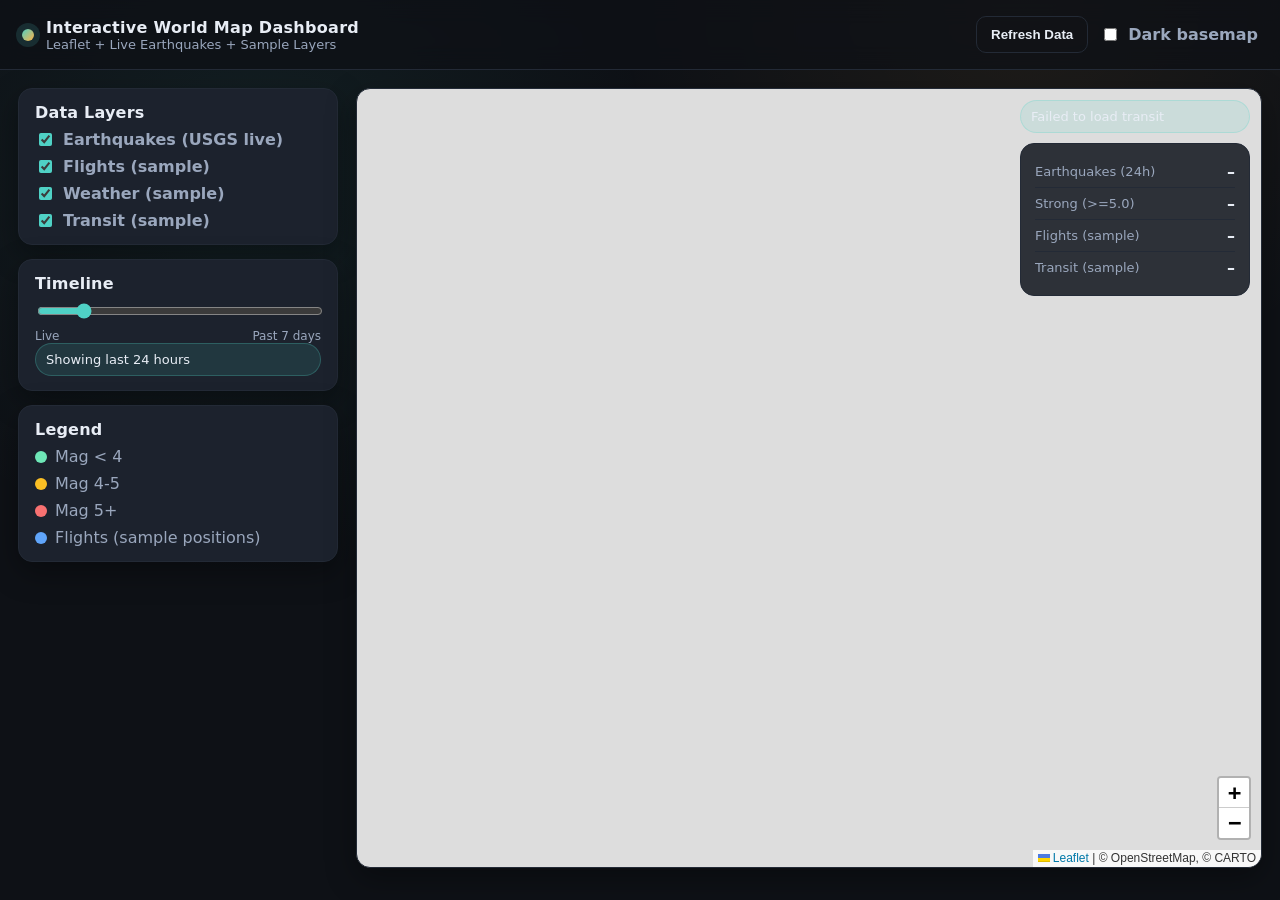
==== index.html @ 3ede45cf "Vendor Leaflet locally and load from local assets" ====
<!DOCTYPE html>
<html lang="en">
<head>
  <meta charset="UTF-8" />
  <meta name="viewport" content="width=device-width, initial-scale=1.0" />
  <title>Interactive World Map Dashboard</title>
  <link rel="stylesheet" href="vendor/leaflet/leaflet.css" />
  <link rel="stylesheet" href="styles.css" />
</head>
<body>
  <header class="topbar">
    <div class="brand">
      <span class="dot"></span>
      <div>
        <div class="title">Interactive World Map Dashboard</div>
        <div class="subtitle">Leaflet + Live Earthquakes + Sample Layers</div>
      </div>
    </div>
    <div class="actions">
      <button id="btn-refresh" class="ghost">Refresh Data</button>
      <label class="toggle">
        <input type="checkbox" id="dark-mode" />
        <span>Dark basemap</span>
      </label>
    </div>
  </header>

  <main class="layout">
    <section class="controls">
      <div class="card">
        <h2>Data Layers</h2>
        <div class="control-grid">
          <label class="toggle">
            <input type="checkbox" id="layer-earthquakes" checked />
            <span>Earthquakes (USGS live)</span>
          </label>
          <label class="toggle">
            <input type="checkbox" id="layer-flights" checked />
            <span>Flights (sample)</span>
          </label>
          <label class="toggle">
            <input type="checkbox" id="layer-weather" checked />
            <span>Weather (sample)</span>
          </label>
          <label class="toggle">
            <input type="checkbox" id="layer-transit" checked />
            <span>Transit (sample)</span>
          </label>
        </div>
      </div>

      <div class="card">
        <h2>Timeline</h2>
        <div class="slider-row">
          <input type="range" id="timeline" min="0" max="7" value="1" />
          <div class="slider-labels">
            <span>Live</span>
            <span>Past 7 days</span>
          </div>
        </div>
        <div class="pill" id="timeline-label">Showing last 24 hours</div>
      </div>

      <div class="card">
        <h2>Legend</h2>
        <ul class="legend">
          <li><span class="legend-dot mag-low"></span> Mag &lt; 4</li>
          <li><span class="legend-dot mag-mid"></span> Mag 4-5</li>
          <li><span class="legend-dot mag-high"></span> Mag 5+</li>
          <li><span class="legend-dot flights"></span> Flights (sample positions)</li>
        </ul>
      </div>
    </section>

    <section class="map-panel">
      <div id="map"></div>
      <div class="floating-cards">
        <div class="pill" id="status">Loading data…</div>
        <div class="info-card" id="stats">
          <div class="stat">
            <div class="stat-label">Earthquakes (24h)</div>
            <div class="stat-value" id="stat-quakes">–</div>
          </div>
          <div class="stat">
            <div class="stat-label">Strong (&gt;=5.0)</div>
            <div class="stat-value" id="stat-strong">–</div>
          </div>
          <div class="stat">
            <div class="stat-label">Flights (sample)</div>
            <div class="stat-value" id="stat-flights">–</div>
          </div>
          <div class="stat">
            <div class="stat-label">Transit (sample)</div>
            <div class="stat-value" id="stat-transit">–</div>
          </div>
        </div>
      </div>
    </section>
  </main>

  <script src="vendor/leaflet/leaflet.js"></script>
  <script src="app.js"></script>
</body>
</html>
---- vendor/leaflet/leaflet.css ----
/* required styles */

.leaflet-pane,
.leaflet-tile,
.leaflet-marker-icon,
.leaflet-marker-shadow,
.leaflet-tile-container,
.leaflet-pane > svg,
.leaflet-pane > canvas,
.leaflet-zoom-box,
.leaflet-image-layer,
.leaflet-layer {
	position: absolute;
	left: 0;
	top: 0;
	}
.leaflet-container {
	overflow: hidden;
	}
.leaflet-tile,
.leaflet-marker-icon,
.leaflet-marker-shadow {
	-webkit-user-select: none;
	   -moz-user-select: none;
	        user-select: none;
	  -webkit-user-drag: none;
	}
/* Prevents IE11 from highlighting tiles in blue */
.leaflet-tile::selection {
	background: transparent;
}
/* Safari renders non-retina tile on retina better with this, but Chrome is worse */
.leaflet-safari .leaflet-tile {
	image-rendering: -webkit-optimize-contrast;
	}
/* hack that prevents hw layers "stretching" when loading new tiles */
.leaflet-safari .leaflet-tile-container {
	width: 1600px;
	height: 1600px;
	-webkit-transform-origin: 0 0;
	}
.leaflet-marker-icon,
.leaflet-marker-shadow {
	display: block;
	}
/* .leaflet-container svg: reset svg max-width decleration shipped in Joomla! (joomla.org) 3.x */
/* .leaflet-container img: map is broken in FF if you have max-width: 100% on tiles */
.leaflet-container .leaflet-overlay-pane svg {
	max-width: none !important;
	max-height: none !important;
	}
.leaflet-container .leaflet-marker-pane img,
.leaflet-container .leaflet-shadow-pane img,
.leaflet-container .leaflet-tile-pane img,
.leaflet-container img.leaflet-image-layer,
.leaflet-container .leaflet-tile {
	max-width: none !important;
	max-height: none !important;
	width: auto;
	padding: 0;
	}

.leaflet-container img.leaflet-tile {
	/* See: https://bugs.chromium.org/p/chromium/issues/detail?id=600120 */
	mix-blend-mode: plus-lighter;
}

.leaflet-container.leaflet-touch-zoom {
	-ms-touch-action: pan-x pan-y;
	touch-action: pan-x pan-y;
	}
.leaflet-container.leaflet-touch-drag {
	-ms-touch-action: pinch-zoom;
	/* Fallback for FF which doesn't support pinch-zoom */
	touch-action: none;
	touch-action: pinch-zoom;
}
.leaflet-container.leaflet-touch-drag.leaflet-touch-zoom {
	-ms-touch-action: none;
	touch-action: none;
}
.leaflet-container {
	-webkit-tap-highlight-color: transparent;
}
.leaflet-container a {
	-webkit-tap-highlight-color: rgba(51, 181, 229, 0.4);
}
.leaflet-tile {
	filter: inherit;
	visibility: hidden;
	}
.leaflet-tile-loaded {
	visibility: inherit;
	}
.leaflet-zoom-box {
	width: 0;
	height: 0;
	-moz-box-sizing: border-box;
	     box-sizing: border-box;
	z-index: 800;
	}
/* workaround for https://bugzilla.mozilla.org/show_bug.cgi?id=888319 */
.leaflet-overlay-pane svg {
	-moz-user-select: none;
	}

.leaflet-pane         { z-index: 400; }

.leaflet-tile-pane    { z-index: 200; }
.leaflet-overlay-pane { z-index: 400; }
.leaflet-shadow-pane  { z-index: 500; }
.leaflet-marker-pane  { z-index: 600; }
.leaflet-tooltip-pane   { z-index: 650; }
.leaflet-popup-pane   { z-index: 700; }

.leaflet-map-pane canvas { z-index: 100; }
.leaflet-map-pane svg    { z-index: 200; }

.leaflet-vml-shape {
	width: 1px;
	height: 1px;
	}
.lvml {
	behavior: url(#default#VML);
	display: inline-block;
	position: absolute;
	}


/* control positioning */

.leaflet-control {
	position: relative;
	z-index: 800;
	pointer-events: visiblePainted; /* IE 9-10 doesn't have auto */
	pointer-events: auto;
	}
.leaflet-top,
.leaflet-bottom {
	position: absolute;
	z-index: 1000;
	pointer-events: none;
	}
.leaflet-top {
	top: 0;
	}
.leaflet-right {
	right: 0;
	}
.leaflet-bottom {
	bottom: 0;
	}
.leaflet-left {
	left: 0;
	}
.leaflet-control {
	float: left;
	clear: both;
	}
.leaflet-right .leaflet-control {
	float: right;
	}
.leaflet-top .leaflet-control {
	margin-top: 10px;
	}
.leaflet-bottom .leaflet-control {
	margin-bottom: 10px;
	}
.leaflet-left .leaflet-control {
	margin-left: 10px;
	}
.leaflet-right .leaflet-control {
	margin-right: 10px;
	}


/* zoom and fade animations */

.leaflet-fade-anim .leaflet-popup {
	opacity: 0;
	-webkit-transition: opacity 0.2s linear;
	   -moz-transition: opacity 0.2s linear;
	        transition: opacity 0.2s linear;
	}
.leaflet-fade-anim .leaflet-map-pane .leaflet-popup {
	opacity: 1;
	}
.leaflet-zoom-animated {
	-webkit-transform-origin: 0 0;
	    -ms-transform-origin: 0 0;
	        transform-origin: 0 0;
	}
svg.leaflet-zoom-animated {
	will-change: transform;
}

.leaflet-zoom-anim .leaflet-zoom-animated {
	-webkit-transition: -webkit-transform 0.25s cubic-bezier(0,0,0.25,1);
	   -moz-transition:    -moz-transform 0.25s cubic-bezier(0,0,0.25,1);
	        transition:         transform 0.25s cubic-bezier(0,0,0.25,1);
	}
.leaflet-zoom-anim .leaflet-tile,
.leaflet-pan-anim .leaflet-tile {
	-webkit-transition: none;
	   -moz-transition: none;
	        transition: none;
	}

.leaflet-zoom-anim .leaflet-zoom-hide {
	visibility: hidden;
	}


/* cursors */

.leaflet-interactive {
	cursor: pointer;
	}
.leaflet-grab {
	cursor: -webkit-grab;
	cursor:    -moz-grab;
	cursor:         grab;
	}
.leaflet-crosshair,
.leaflet-crosshair .leaflet-interactive {
	cursor: crosshair;
	}
.leaflet-popup-pane,
.leaflet-control {
	cursor: auto;
	}
.leaflet-dragging .leaflet-grab,
.leaflet-dragging .leaflet-grab .leaflet-interactive,
.leaflet-dragging .leaflet-marker-draggable {
	cursor: move;
	cursor: -webkit-grabbing;
	cursor:    -moz-grabbing;
	cursor:         grabbing;
	}

/* marker & overlays interactivity */
.leaflet-marker-icon,
.leaflet-marker-shadow,
.leaflet-image-layer,
.leaflet-pane > svg path,
.leaflet-tile-container {
	pointer-events: none;
	}

.leaflet-marker-icon.leaflet-interactive,
.leaflet-image-layer.leaflet-interactive,
.leaflet-pane > svg path.leaflet-interactive,
svg.leaflet-image-layer.leaflet-interactive path {
	pointer-events: visiblePainted; /* IE 9-10 doesn't have auto */
	pointer-events: auto;
	}

/* visual tweaks */

.leaflet-container {
	background: #ddd;
	outline-offset: 1px;
	}
.leaflet-container a {
	color: #0078A8;
	}
.leaflet-zoom-box {
	border: 2px dotted #38f;
	background: rgba(255,255,255,0.5);
	}


/* general typography */
.leaflet-container {
	font-family: "Helvetica Neue", Arial, Helvetica, sans-serif;
	font-size: 12px;
	font-size: 0.75rem;
	line-height: 1.5;
	}


/* general toolbar styles */

.leaflet-bar {
	box-shadow: 0 1px 5px rgba(0,0,0,0.65);
	border-radius: 4px;
	}
.leaflet-bar a {
	background-color: #fff;
	border-bottom: 1px solid #ccc;
	width: 26px;
	height: 26px;
	line-height: 26px;
	display: block;
	text-align: center;
	text-decoration: none;
	color: black;
	}
.leaflet-bar a,
.leaflet-control-layers-toggle {
	background-position: 50% 50%;
	background-repeat: no-repeat;
	display: block;
	}
.leaflet-bar a:hover,
.leaflet-bar a:focus {
	background-color: #f4f4f4;
	}
.leaflet-bar a:first-child {
	border-top-left-radius: 4px;
	border-top-right-radius: 4px;
	}
.leaflet-bar a:last-child {
	border-bottom-left-radius: 4px;
	border-bottom-right-radius: 4px;
	border-bottom: none;
	}
.leaflet-bar a.leaflet-disabled {
	cursor: default;
	background-color: #f4f4f4;
	color: #bbb;
	}

.leaflet-touch .leaflet-bar a {
	width: 30px;
	height: 30px;
	line-height: 30px;
	}
.leaflet-touch .leaflet-bar a:first-child {
	border-top-left-radius: 2px;
	border-top-right-radius: 2px;
	}
.leaflet-touch .leaflet-bar a:last-child {
	border-bottom-left-radius: 2px;
	border-bottom-right-radius: 2px;
	}

/* zoom control */

.leaflet-control-zoom-in,
.leaflet-control-zoom-out {
	font: bold 18px 'Lucida Console', Monaco, monospace;
	text-indent: 1px;
	}

.leaflet-touch .leaflet-control-zoom-in, .leaflet-touch .leaflet-control-zoom-out  {
	font-size: 22px;
	}


/* layers control */

.leaflet-control-layers {
	box-shadow: 0 1px 5px rgba(0,0,0,0.4);
	background: #fff;
	border-radius: 5px;
	}
.leaflet-control-layers-toggle {
	background-image: url(images/layers.png);
	width: 36px;
	height: 36px;
	}
.leaflet-retina .leaflet-control-layers-toggle {
	background-image: url(images/layers-2x.png);
	background-size: 26px 26px;
	}
.leaflet-touch .leaflet-control-layers-toggle {
	width: 44px;
	height: 44px;
	}
.leaflet-control-layers .leaflet-control-layers-list,
.leaflet-control-layers-expanded .leaflet-control-layers-toggle {
	display: none;
	}
.leaflet-control-layers-expanded .leaflet-control-layers-list {
	display: block;
	position: relative;
	}
.leaflet-control-layers-expanded {
	padding: 6px 10px 6px 6px;
	color: #333;
	background: #fff;
	}
.leaflet-control-layers-scrollbar {
	overflow-y: scroll;
	overflow-x: hidden;
	padding-right: 5px;
	}
.leaflet-control-layers-selector {
	margin-top: 2px;
	position: relative;
	top: 1px;
	}
.leaflet-control-layers label {
	display: block;
	font-size: 13px;
	font-size: 1.08333em;
	}
.leaflet-control-layers-separator {
	height: 0;
	border-top: 1px solid #ddd;
	margin: 5px -10px 5px -6px;
	}

/* Default icon URLs */
.leaflet-default-icon-path { /* used only in path-guessing heuristic, see L.Icon.Default */
	background-image: url(images/marker-icon.png);
	}


/* attribution and scale controls */

.leaflet-container .leaflet-control-attribution {
	background: #fff;
	background: rgba(255, 255, 255, 0.8);
	margin: 0;
	}
.leaflet-control-attribution,
.leaflet-control-scale-line {
	padding: 0 5px;
	color: #333;
	line-height: 1.4;
	}
.leaflet-control-attribution a {
	text-decoration: none;
	}
.leaflet-control-attribution a:hover,
.leaflet-control-attribution a:focus {
	text-decoration: underline;
	}
.leaflet-attribution-flag {
	display: inline !important;
	vertical-align: baseline !important;
	width: 1em;
	height: 0.6669em;
	}
.leaflet-left .leaflet-control-scale {
	margin-left: 5px;
	}
.leaflet-bottom .leaflet-control-scale {
	margin-bottom: 5px;
	}
.leaflet-control-scale-line {
	border: 2px solid #777;
	border-top: none;
	line-height: 1.1;
	padding: 2px 5px 1px;
	white-space: nowrap;
	-moz-box-sizing: border-box;
	     box-sizing: border-box;
	background: rgba(255, 255, 255, 0.8);
	text-shadow: 1px 1px #fff;
	}
.leaflet-control-scale-line:not(:first-child) {
	border-top: 2px solid #777;
	border-bottom: none;
	margin-top: -2px;
	}
.leaflet-control-scale-line:not(:first-child):not(:last-child) {
	border-bottom: 2px solid #777;
	}

.leaflet-touch .leaflet-control-attribution,
.leaflet-touch .leaflet-control-layers,
.leaflet-touch .leaflet-bar {
	box-shadow: none;
	}
.leaflet-touch .leaflet-control-layers,
.leaflet-touch .leaflet-bar {
	border: 2px solid rgba(0,0,0,0.2);
	background-clip: padding-box;
	}


/* popup */

.leaflet-popup {
	position: absolute;
	text-align: center;
	margin-bottom: 20px;
	}
.leaflet-popup-content-wrapper {
	padding: 1px;
	text-align: left;
	border-radius: 12px;
	}
.leaflet-popup-content {
	margin: 13px 24px 13px 20px;
	line-height: 1.3;
	font-size: 13px;
	font-size: 1.08333em;
	min-height: 1px;
	}
.leaflet-popup-content p {
	margin: 17px 0;
	margin: 1.3em 0;
	}
.leaflet-popup-tip-container {
	width: 40px;
	height: 20px;
	position: absolute;
	left: 50%;
	margin-top: -1px;
	margin-left: -20px;
	overflow: hidden;
	pointer-events: none;
	}
.leaflet-popup-tip {
	width: 17px;
	height: 17px;
	padding: 1px;

	margin: -10px auto 0;
	pointer-events: auto;

	-webkit-transform: rotate(45deg);
	   -moz-transform: rotate(45deg);
	    -ms-transform: rotate(45deg);
	        transform: rotate(45deg);
	}
.leaflet-popup-content-wrapper,
.leaflet-popup-tip {
	background: white;
	color: #333;
	box-shadow: 0 3px 14px rgba(0,0,0,0.4);
	}
.leaflet-container a.leaflet-popup-close-button {
	position: absolute;
	top: 0;
	right: 0;
	border: none;
	text-align: center;
	width: 24px;
	height: 24px;
	font: 16px/24px Tahoma, Verdana, sans-serif;
	color: #757575;
	text-decoration: none;
	background: transparent;
	}
.leaflet-container a.leaflet-popup-close-button:hover,
.leaflet-container a.leaflet-popup-close-button:focus {
	color: #585858;
	}
.leaflet-popup-scrolled {
	overflow: auto;
	}

.leaflet-oldie .leaflet-popup-content-wrapper {
	-ms-zoom: 1;
	}
.leaflet-oldie .leaflet-popup-tip {
	width: 24px;
	margin: 0 auto;

	-ms-filter: "progid:DXImageTransform.Microsoft.Matrix(M11=0.70710678, M12=0.70710678, M21=-0.70710678, M22=0.70710678)";
	filter: progid:DXImageTransform.Microsoft.Matrix(M11=0.70710678, M12=0.70710678, M21=-0.70710678, M22=0.70710678);
	}

.leaflet-oldie .leaflet-control-zoom,
.leaflet-oldie .leaflet-control-layers,
.leaflet-oldie .leaflet-popup-content-wrapper,
.leaflet-oldie .leaflet-popup-tip {
	border: 1px solid #999;
	}


/* div icon */

.leaflet-div-icon {
	background: #fff;
	border: 1px solid #666;
	}


/* Tooltip */
/* Base styles for the element that has a tooltip */
.leaflet-tooltip {
	position: absolute;
	padding: 6px;
	background-color: #fff;
	border: 1px solid #fff;
	border-radius: 3px;
	color: #222;
	white-space: nowrap;
	-webkit-user-select: none;
	-moz-user-select: none;
	-ms-user-select: none;
	user-select: none;
	pointer-events: none;
	box-shadow: 0 1px 3px rgba(0,0,0,0.4);
	}
.leaflet-tooltip.leaflet-interactive {
	cursor: pointer;
	pointer-events: auto;
	}
.leaflet-tooltip-top:before,
.leaflet-tooltip-bottom:before,
.leaflet-tooltip-left:before,
.leaflet-tooltip-right:before {
	position: absolute;
	pointer-events: none;
	border: 6px solid transparent;
	background: transparent;
	content: "";
	}

/* Directions */

.leaflet-tooltip-bottom {
	margin-top: 6px;
}
.leaflet-tooltip-top {
	margin-top: -6px;
}
.leaflet-tooltip-bottom:before,
.leaflet-tooltip-top:before {
	left: 50%;
	margin-left: -6px;
	}
.leaflet-tooltip-top:before {
	bottom: 0;
	margin-bottom: -12px;
	border-top-color: #fff;
	}
.leaflet-tooltip-bottom:before {
	top: 0;
	margin-top: -12px;
	margin-left: -6px;
	border-bottom-color: #fff;
	}
.leaflet-tooltip-left {
	margin-left: -6px;
}
.leaflet-tooltip-right {
	margin-left: 6px;
}
.leaflet-tooltip-left:before,
.leaflet-tooltip-right:before {
	top: 50%;
	margin-top: -6px;
	}
.leaflet-tooltip-left:before {
	right: 0;
	margin-right: -12px;
	border-left-color: #fff;
	}
.leaflet-tooltip-right:before {
	left: 0;
	margin-left: -12px;
	border-right-color: #fff;
	}

/* Printing */

@media print {
	/* Prevent printers from removing background-images of controls. */
	.leaflet-control {
		-webkit-print-color-adjust: exact;
		print-color-adjust: exact;
		}
	}
---- styles.css ----
:root {
  --bg: #0e1116;
  --panel: #151a22;
  --card: #1c222d;
  --text: #e8edf5;
  --muted: #9aa7bd;
  --accent: #4fd1c5;
  --accent-2: #ffb347;
  --border: #232a36;
  --shadow: 0 10px 30px rgba(0, 0, 0, 0.35);
  --radius: 14px;
  --font: "Manrope", "Inter", system-ui, -apple-system, sans-serif;
}

* { box-sizing: border-box; }
body {
  margin: 0;
  font-family: var(--font);
  background: radial-gradient(circle at 20% 20%, rgba(79, 209, 197, 0.08), transparent 32%),
    radial-gradient(circle at 80% 0%, rgba(255, 179, 71, 0.07), transparent 30%),
    var(--bg);
  color: var(--text);
  min-height: 100vh;
}

a { color: inherit; }

.topbar {
  display: flex;
  justify-content: space-between;
  align-items: center;
  padding: 16px 22px;
  border-bottom: 1px solid var(--border);
  background: rgba(14, 17, 22, 0.75);
  backdrop-filter: blur(12px);
  position: sticky;
  top: 0;
  z-index: 20;
}

.brand { display: flex; align-items: center; gap: 12px; }
.brand .dot {
  width: 12px;
  height: 12px;
  border-radius: 50%;
  background: linear-gradient(135deg, var(--accent), var(--accent-2));
  box-shadow: 0 0 0 6px rgba(79, 209, 197, 0.15);
}
.title { font-weight: 700; letter-spacing: 0.3px; }
.subtitle { color: var(--muted); font-size: 13px; }

.actions { display: flex; align-items: center; gap: 12px; }
button {
  background: var(--accent);
  color: #041015;
  border: none;
  border-radius: 10px;
  padding: 10px 14px;
  font-weight: 600;
  cursor: pointer;
  box-shadow: var(--shadow);
}
button.ghost {
  background: transparent;
  color: var(--text);
  border: 1px solid var(--border);
  box-shadow: none;
}
button:active { transform: translateY(1px); }

.layout {
  display: grid;
  grid-template-columns: 320px 1fr;
  gap: 18px;
  padding: 18px;
}

.controls { display: flex; flex-direction: column; gap: 14px; }
.card {
  background: var(--card);
  border: 1px solid var(--border);
  border-radius: var(--radius);
  padding: 14px 16px;
  box-shadow: var(--shadow);
}
.card h2 { margin: 0 0 8px 0; font-size: 16px; letter-spacing: 0.2px; }

.control-grid { display: grid; grid-template-columns: 1fr; gap: 8px; }

.toggle {
  display: flex;
  align-items: center;
  gap: 8px;
  color: var(--muted);
  font-weight: 600;
  cursor: pointer;
  user-select: none;
}
.toggle input { accent-color: var(--accent); cursor: pointer; }

.slider-row { display: flex; flex-direction: column; gap: 8px; }
.slider-row input[type="range"] {
  width: 100%;
  accent-color: var(--accent);
}
.slider-labels { display: flex; justify-content: space-between; color: var(--muted); font-size: 12px; }

.legend { list-style: none; padding: 0; margin: 0; display: grid; gap: 8px; }
.legend li { display: flex; align-items: center; gap: 8px; color: var(--muted); }
.legend-dot {
  width: 12px;
  height: 12px;
  border-radius: 50%;
  display: inline-block;
}
.mag-low { background: #6ee7b7; }
.mag-mid { background: #fbbf24; }
.mag-high { background: #f87171; }
.flights { background: #60a5fa; }

.map-panel { position: relative; }
#map {
  width: 100%;
  height: calc(100vh - 120px);
  border-radius: var(--radius);
  border: 1px solid var(--border);
  overflow: hidden;
  box-shadow: var(--shadow);
}

.flight-icon, .weather-icon {
  display: grid;
  place-items: center;
  font-size: 18px;
  filter: drop-shadow(0 2px 6px rgba(0,0,0,0.35));
}

.floating-cards {
  position: absolute;
  top: 12px;
  right: 12px;
  display: grid;
  gap: 10px;
  pointer-events: none;
}
.pill {
  background: rgba(79, 209, 197, 0.12);
  color: var(--text);
  padding: 8px 10px;
  border-radius: 999px;
  border: 1px solid rgba(79, 209, 197, 0.25);
  font-size: 13px;
  pointer-events: auto;
}
.info-card {
  background: rgba(21, 26, 34, 0.88);
  border: 1px solid var(--border);
  border-radius: var(--radius);
  padding: 12px 14px;
  min-width: 230px;
  pointer-events: auto;
}
.info-card .stat { display: flex; justify-content: space-between; align-items: center; padding: 6px 0; }
.info-card .stat + .stat { border-top: 1px solid var(--border); }
.stat-label { color: var(--muted); font-size: 13px; }
.stat-value { font-weight: 700; }

@media (max-width: 900px) {
  .layout { grid-template-columns: 1fr; }
  #map { height: 70vh; }
  .controls { flex-direction: row; overflow-x: auto; }
  .card { min-width: 260px; }
}
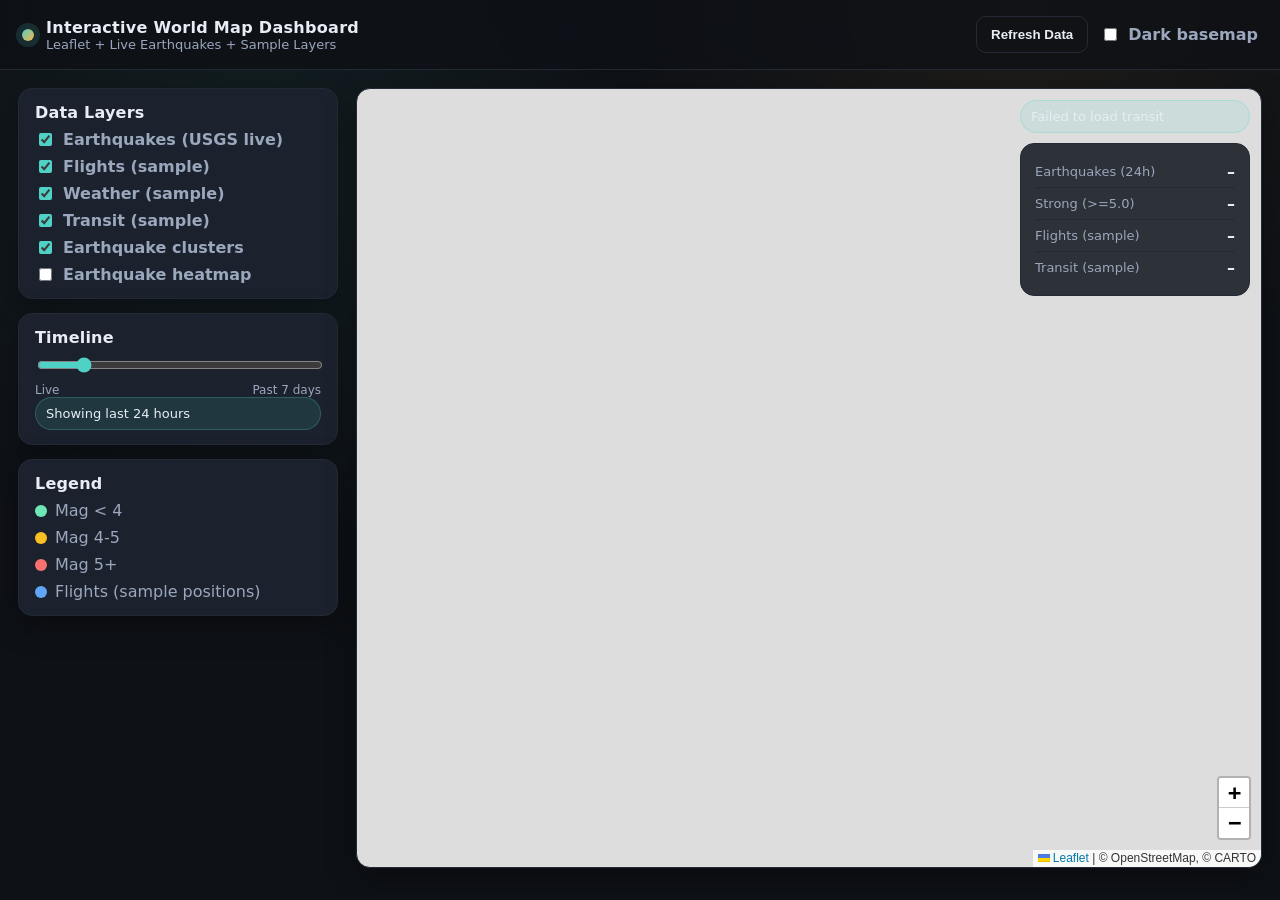
==== commit b530874b: "Add quake clustering and heatmap layers with local plugins" ====
--- a/index.html
+++ b/index.html
@@ -6,6 +6,8 @@
   <title>Interactive World Map Dashboard</title>
   <link rel="stylesheet" href="vendor/leaflet/leaflet.css" />
   <link rel="stylesheet" href="styles.css" />
+  <link rel="stylesheet" href="vendor/leaflet/plugins/markercluster/MarkerCluster.css" />
+  <link rel="stylesheet" href="vendor/leaflet/plugins/markercluster/MarkerCluster.Default.css" />
 </head>
 <body>
   <header class="topbar">
@@ -45,6 +47,14 @@
           <label class="toggle">
             <input type="checkbox" id="layer-transit" checked />
             <span>Transit (sample)</span>
+          </label>
+          <label class="toggle">
+            <input type="checkbox" id="layer-quake-clusters" checked />
+            <span>Earthquake clusters</span>
+          </label>
+          <label class="toggle">
+            <input type="checkbox" id="layer-quake-heat" />
+            <span>Earthquake heatmap</span>
           </label>
         </div>
       </div>
@@ -99,6 +109,8 @@
   </main>
 
   <script src="vendor/leaflet/leaflet.js"></script>
+  <script src="vendor/leaflet/plugins/markercluster/leaflet.markercluster.js"></script>
+  <script src="vendor/leaflet/plugins/heat/leaflet-heat.js"></script>
   <script src="app.js"></script>
 </body>
 </html>
--- a/vendor/leaflet/plugins/markercluster/MarkerCluster.css
+++ b/vendor/leaflet/plugins/markercluster/MarkerCluster.css
@@ -0,0 +1,14 @@
+.leaflet-cluster-anim .leaflet-marker-icon, .leaflet-cluster-anim .leaflet-marker-shadow {
+	-webkit-transition: -webkit-transform 0.3s ease-out, opacity 0.3s ease-in;
+	-moz-transition: -moz-transform 0.3s ease-out, opacity 0.3s ease-in;
+	-o-transition: -o-transform 0.3s ease-out, opacity 0.3s ease-in;
+	transition: transform 0.3s ease-out, opacity 0.3s ease-in;
+}
+
+.leaflet-cluster-spider-leg {
+	/* stroke-dashoffset (duration and function) should match with leaflet-marker-icon transform in order to track it exactly */
+	-webkit-transition: -webkit-stroke-dashoffset 0.3s ease-out, -webkit-stroke-opacity 0.3s ease-in;
+	-moz-transition: -moz-stroke-dashoffset 0.3s ease-out, -moz-stroke-opacity 0.3s ease-in;
+	-o-transition: -o-stroke-dashoffset 0.3s ease-out, -o-stroke-opacity 0.3s ease-in;
+	transition: stroke-dashoffset 0.3s ease-out, stroke-opacity 0.3s ease-in;
+}
--- a/vendor/leaflet/plugins/markercluster/MarkerCluster.Default.css
+++ b/vendor/leaflet/plugins/markercluster/MarkerCluster.Default.css
@@ -0,0 +1,60 @@
+.marker-cluster-small {
+	background-color: rgba(181, 226, 140, 0.6);
+	}
+.marker-cluster-small div {
+	background-color: rgba(110, 204, 57, 0.6);
+	}
+
+.marker-cluster-medium {
+	background-color: rgba(241, 211, 87, 0.6);
+	}
+.marker-cluster-medium div {
+	background-color: rgba(240, 194, 12, 0.6);
+	}
+
+.marker-cluster-large {
+	background-color: rgba(253, 156, 115, 0.6);
+	}
+.marker-cluster-large div {
+	background-color: rgba(241, 128, 23, 0.6);
+	}
+
+	/* IE 6-8 fallback colors */
+.leaflet-oldie .marker-cluster-small {
+	background-color: rgb(181, 226, 140);
+	}
+.leaflet-oldie .marker-cluster-small div {
+	background-color: rgb(110, 204, 57);
+	}
+
+.leaflet-oldie .marker-cluster-medium {
+	background-color: rgb(241, 211, 87);
+	}
+.leaflet-oldie .marker-cluster-medium div {
+	background-color: rgb(240, 194, 12);
+	}
+
+.leaflet-oldie .marker-cluster-large {
+	background-color: rgb(253, 156, 115);
+	}
+.leaflet-oldie .marker-cluster-large div {
+	background-color: rgb(241, 128, 23);
+}
+
+.marker-cluster {
+	background-clip: padding-box;
+	border-radius: 20px;
+	}
+.marker-cluster div {
+	width: 30px;
+	height: 30px;
+	margin-left: 5px;
+	margin-top: 5px;
+
+	text-align: center;
+	border-radius: 15px;
+	font: 12px "Helvetica Neue", Arial, Helvetica, sans-serif;
+	}
+.marker-cluster span {
+	line-height: 30px;
+	}
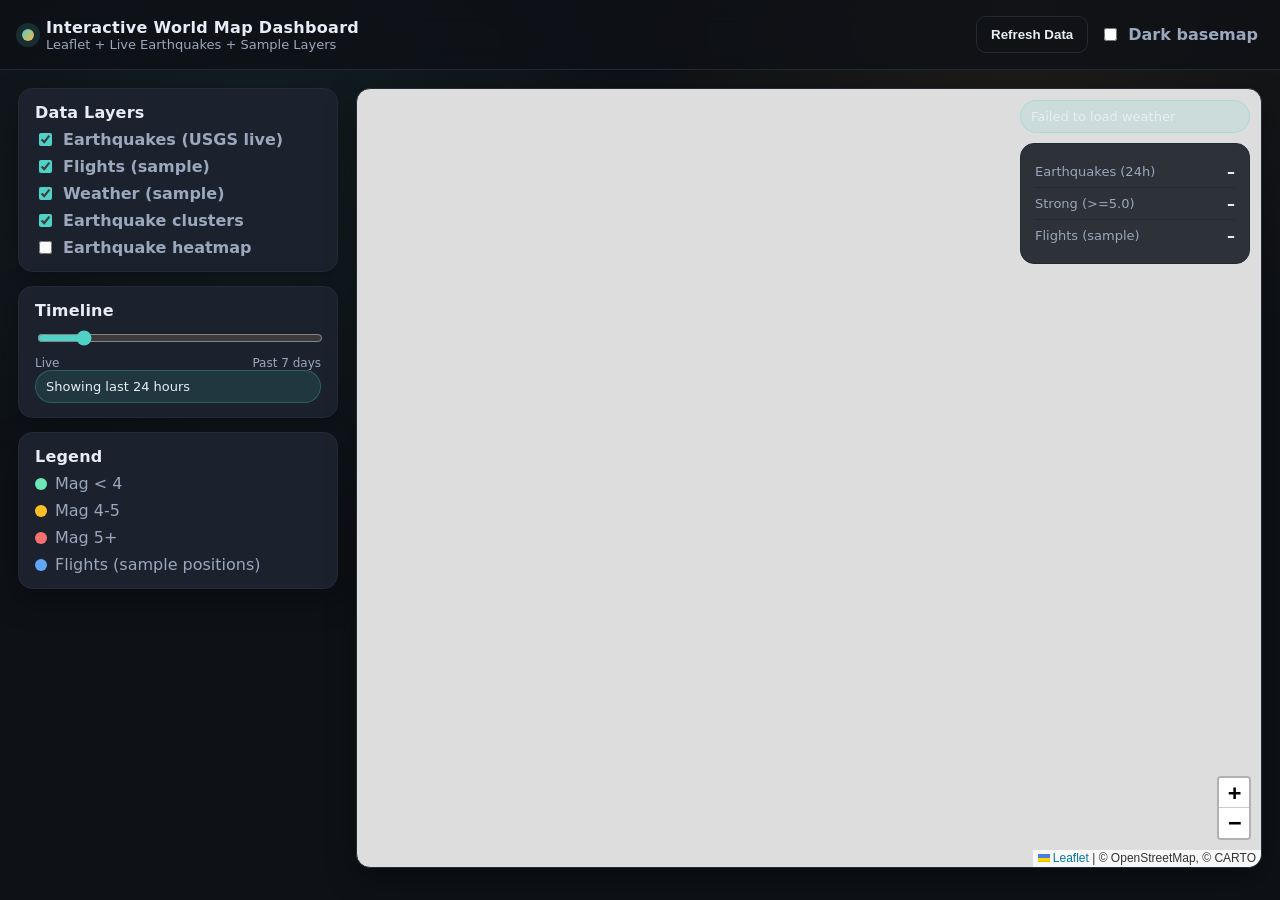
==== commit 05986d9f: "Remove transit layer and GTFS support" ====
--- a/index.html
+++ b/index.html
@@ -43,10 +43,6 @@
           <label class="toggle">
             <input type="checkbox" id="layer-weather" checked />
             <span>Weather (sample)</span>
-          </label>
-          <label class="toggle">
-            <input type="checkbox" id="layer-transit" checked />
-            <span>Transit (sample)</span>
           </label>
           <label class="toggle">
             <input type="checkbox" id="layer-quake-clusters" checked />
@@ -99,10 +95,6 @@
             <div class="stat-label">Flights (sample)</div>
             <div class="stat-value" id="stat-flights">–</div>
           </div>
-          <div class="stat">
-            <div class="stat-label">Transit (sample)</div>
-            <div class="stat-value" id="stat-transit">–</div>
-          </div>
         </div>
       </div>
     </section>
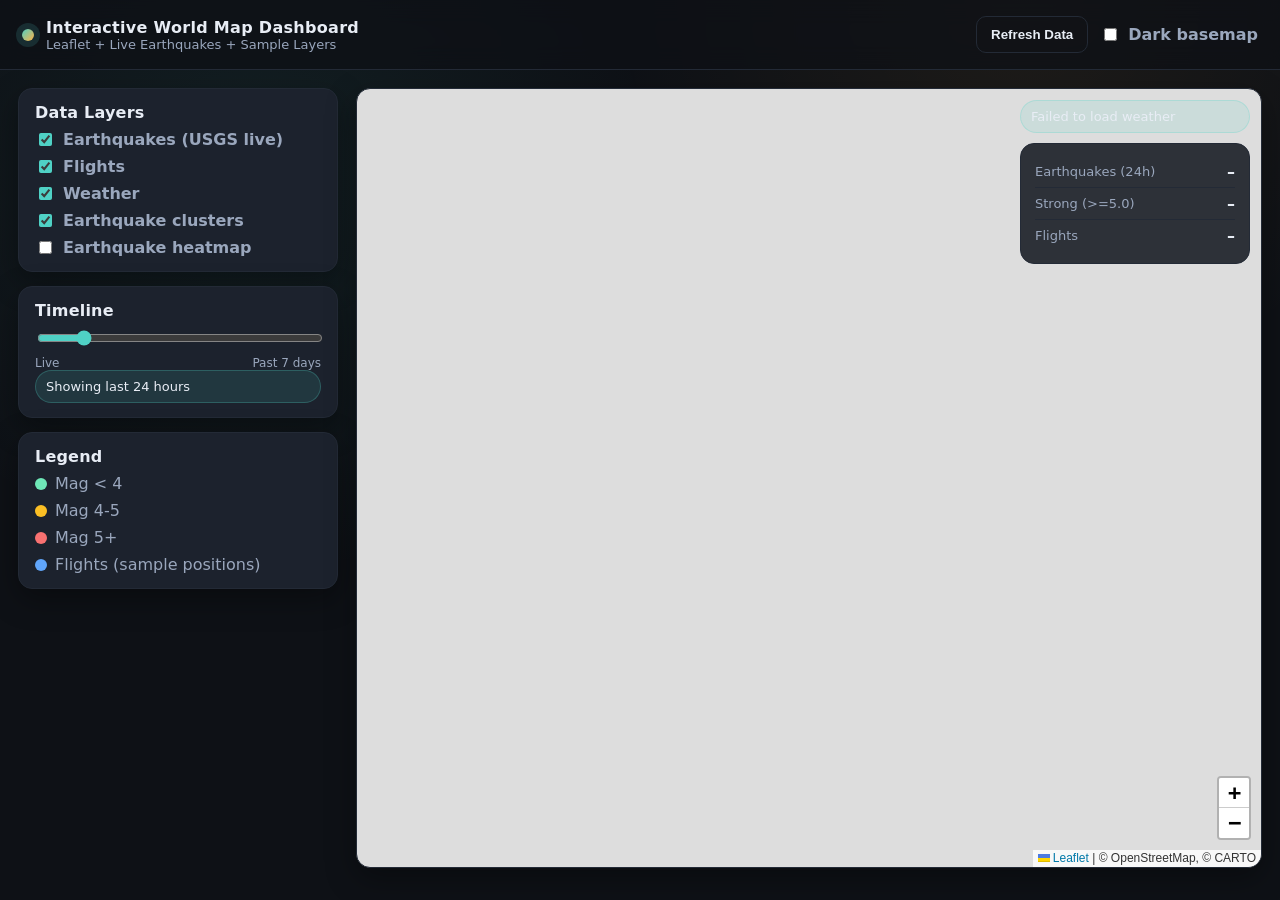
==== commit 94b35c5a: "Remove 'sample' labels from flights/weather toggles" ====
--- a/index.html
+++ b/index.html
@@ -38,11 +38,11 @@
           </label>
           <label class="toggle">
             <input type="checkbox" id="layer-flights" checked />
-            <span>Flights (sample)</span>
+            <span>Flights</span>
           </label>
           <label class="toggle">
             <input type="checkbox" id="layer-weather" checked />
-            <span>Weather (sample)</span>
+            <span>Weather</span>
           </label>
           <label class="toggle">
             <input type="checkbox" id="layer-quake-clusters" checked />
@@ -92,7 +92,7 @@
             <div class="stat-value" id="stat-strong">–</div>
           </div>
           <div class="stat">
-            <div class="stat-label">Flights (sample)</div>
+            <div class="stat-label">Flights</div>
             <div class="stat-value" id="stat-flights">–</div>
           </div>
         </div>
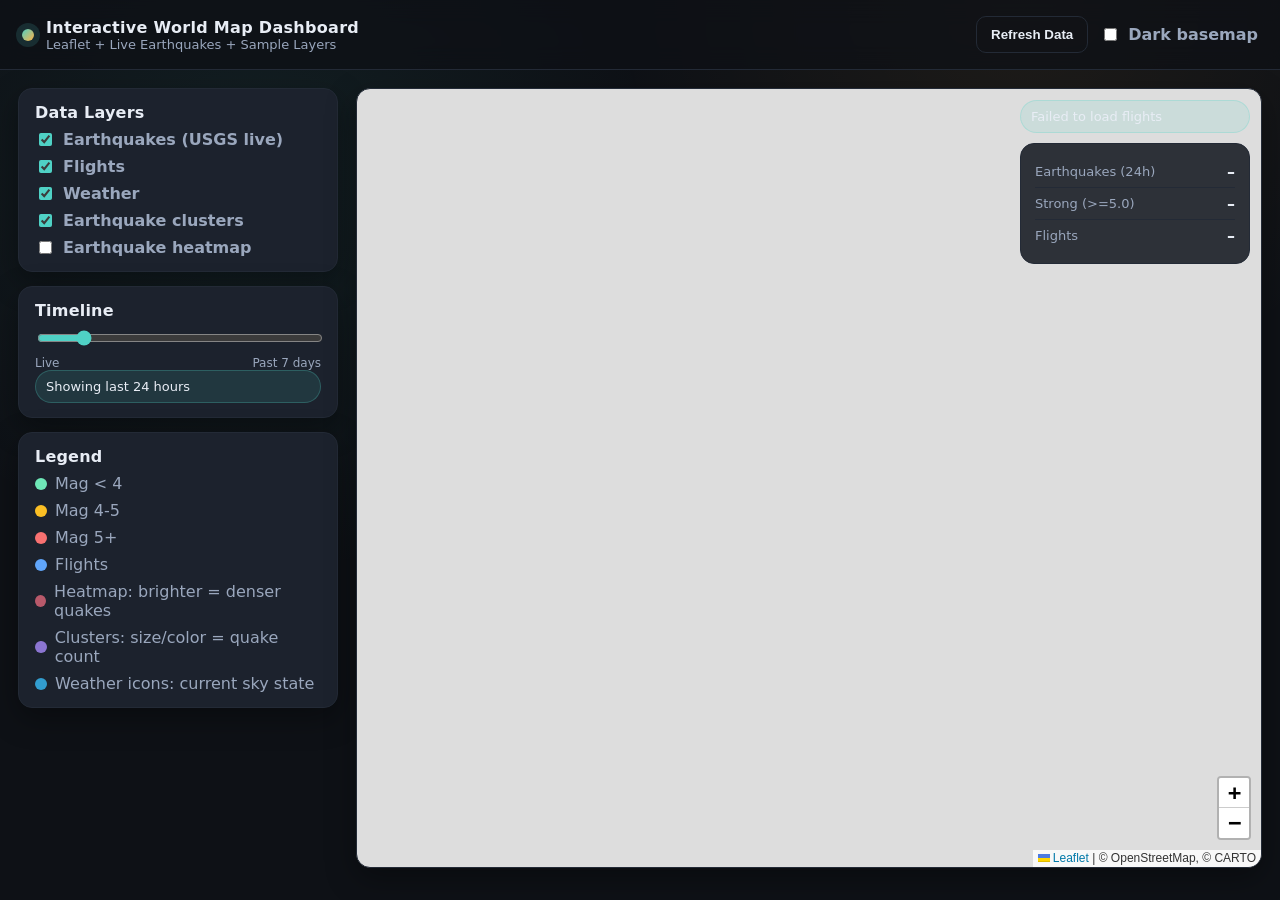
==== commit 950cca18: "Expand legend with heat/cluster/weather cues" ====
--- a/index.html
+++ b/index.html
@@ -73,7 +73,10 @@
           <li><span class="legend-dot mag-low"></span> Mag &lt; 4</li>
           <li><span class="legend-dot mag-mid"></span> Mag 4-5</li>
           <li><span class="legend-dot mag-high"></span> Mag 5+</li>
-          <li><span class="legend-dot flights"></span> Flights (sample positions)</li>
+          <li><span class="legend-dot flights"></span> Flights</li>
+          <li><span class="legend-dot heat"></span> Heatmap: brighter = denser quakes</li>
+          <li><span class="legend-dot cluster"></span> Clusters: size/color = quake count</li>
+          <li><span class="legend-dot weather"></span> Weather icons: current sky state</li>
         </ul>
       </div>
     </section>
--- a/styles.css
+++ b/styles.css
@@ -117,6 +117,9 @@
 .mag-mid { background: #fbbf24; }
 .mag-high { background: #f87171; }
 .flights { background: #60a5fa; }
+.heat { background: #fb7185; opacity: 0.7; }
+.cluster { background: #a78bfa; opacity: 0.8; }
+.weather { background: #38bdf8; opacity: 0.8; }
 
 .map-panel { position: relative; }
 #map {
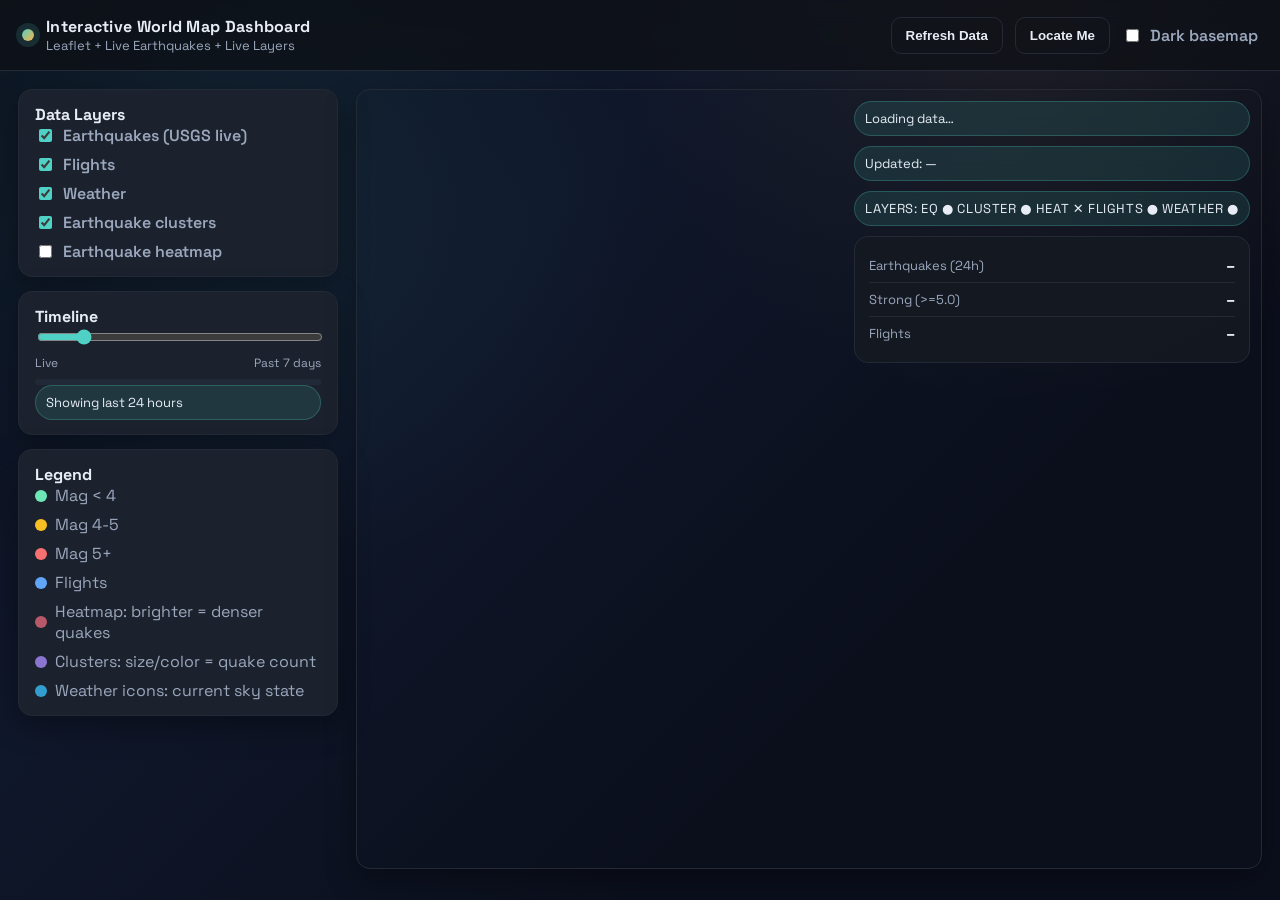
==== commit 5b0c2dfa: "Polish UI: new font, accordions, autoplay progress, layer pill, locate, scale" ====
--- a/index.html
+++ b/index.html
@@ -4,6 +4,9 @@
   <meta charset="UTF-8" />
   <meta name="viewport" content="width=device-width, initial-scale=1.0" />
   <title>Interactive World Map Dashboard</title>
+  <link rel="preconnect" href="https://fonts.googleapis.com">
+  <link rel="preconnect" href="https://fonts.gstatic.com" crossorigin>
+  <link href="https://fonts.googleapis.com/css2?family=Space+Grotesk:wght@400;500;600;700&display=swap" rel="stylesheet">
   <link rel="stylesheet" href="vendor/leaflet/leaflet.css" />
   <link rel="stylesheet" href="styles.css" />
   <link rel="stylesheet" href="vendor/leaflet/plugins/markercluster/MarkerCluster.css" />
@@ -15,11 +18,12 @@
       <span class="dot"></span>
       <div>
         <div class="title">Interactive World Map Dashboard</div>
-        <div class="subtitle">Leaflet + Live Earthquakes + Sample Layers</div>
+        <div class="subtitle">Leaflet + Live Earthquakes + Live Layers</div>
       </div>
     </div>
     <div class="actions">
       <button id="btn-refresh" class="ghost">Refresh Data</button>
+      <button id="btn-locate" class="ghost">Locate Me</button>
       <label class="toggle">
         <input type="checkbox" id="dark-mode" />
         <span>Dark basemap</span>
@@ -29,8 +33,8 @@
 
   <main class="layout">
     <section class="controls">
-      <div class="card">
-        <h2>Data Layers</h2>
+      <details open class="card">
+        <summary>Data Layers</summary>
         <div class="control-grid">
           <label class="toggle">
             <input type="checkbox" id="layer-earthquakes" checked />
@@ -53,22 +57,23 @@
             <span>Earthquake heatmap</span>
           </label>
         </div>
-      </div>
+      </details>
 
-      <div class="card">
-        <h2>Timeline</h2>
+      <details open class="card">
+        <summary>Timeline</summary>
         <div class="slider-row">
           <input type="range" id="timeline" min="0" max="7" value="1" />
           <div class="slider-labels">
             <span>Live</span>
             <span>Past 7 days</span>
           </div>
+          <div class="timeline-progress"><div id="timeline-progress-fill"></div></div>
         </div>
         <div class="pill" id="timeline-label">Showing last 24 hours</div>
-      </div>
+      </details>
 
-      <div class="card">
-        <h2>Legend</h2>
+      <details open class="card">
+        <summary>Legend</summary>
         <ul class="legend">
           <li><span class="legend-dot mag-low"></span> Mag &lt; 4</li>
           <li><span class="legend-dot mag-mid"></span> Mag 4-5</li>
@@ -78,13 +83,15 @@
           <li><span class="legend-dot cluster"></span> Clusters: size/color = quake count</li>
           <li><span class="legend-dot weather"></span> Weather icons: current sky state</li>
         </ul>
-      </div>
+      </details>
     </section>
 
     <section class="map-panel">
       <div id="map"></div>
       <div class="floating-cards">
         <div class="pill" id="status">Loading data…</div>
+        <div class="pill" id="last-updated">Updated: —</div>
+        <div class="pill layer-pill" id="layer-pill">Layers: EQ ● Cluster ● Heat ✕ Flights ● Weather ●</div>
         <div class="info-card" id="stats">
           <div class="stat">
             <div class="stat-label">Earthquakes (24h)</div>
--- a/styles.css
+++ b/styles.css
@@ -9,15 +9,17 @@
   --border: #232a36;
   --shadow: 0 10px 30px rgba(0, 0, 0, 0.35);
   --radius: 14px;
-  --font: "Manrope", "Inter", system-ui, -apple-system, sans-serif;
+  --font: "Space Grotesk", "Inter", system-ui, -apple-system, sans-serif;
 }
 
 * { box-sizing: border-box; }
 body {
   margin: 0;
   font-family: var(--font);
-  background: radial-gradient(circle at 20% 20%, rgba(79, 209, 197, 0.08), transparent 32%),
+  background:
+    radial-gradient(circle at 20% 20%, rgba(79, 209, 197, 0.08), transparent 32%),
     radial-gradient(circle at 80% 0%, rgba(255, 179, 71, 0.07), transparent 30%),
+    linear-gradient(135deg, #0b1220 0%, #0f172a 35%, #0b0f1c 70%),
     var(--bg);
   color: var(--text);
   min-height: 100vh;
@@ -76,6 +78,13 @@
 }
 
 .controls { display: flex; flex-direction: column; gap: 14px; }
+.controls details summary {
+  font-weight: 700;
+  cursor: pointer;
+  list-style: none;
+  outline: none;
+}
+.controls details summary::-webkit-details-marker { display: none; }
 .card {
   background: var(--card);
   border: 1px solid var(--border);
@@ -138,6 +147,25 @@
   filter: drop-shadow(0 2px 6px rgba(0,0,0,0.35));
 }
 
+.timeline-progress {
+  width: 100%;
+  height: 6px;
+  background: #1f2937;
+  border-radius: 999px;
+  overflow: hidden;
+  border: 1px solid var(--border);
+}
+#timeline-progress-fill {
+  width: 0%;
+  height: 100%;
+  background: linear-gradient(90deg, var(--accent), var(--accent-2));
+  transition: width 0.3s ease;
+}
+
+.layer-pill { text-transform: uppercase; letter-spacing: 0.6px; font-size: 11px; }
+
+.floating-cards .pill { backdrop-filter: blur(10px); }
+
 .floating-cards {
   position: absolute;
   top: 12px;
@@ -171,6 +199,6 @@
 @media (max-width: 900px) {
   .layout { grid-template-columns: 1fr; }
   #map { height: 70vh; }
-  .controls { flex-direction: row; overflow-x: auto; }
-  .card { min-width: 260px; }
-}
+  .controls { flex-direction: column; }
+  .card, details.card { min-width: unset; }
+}
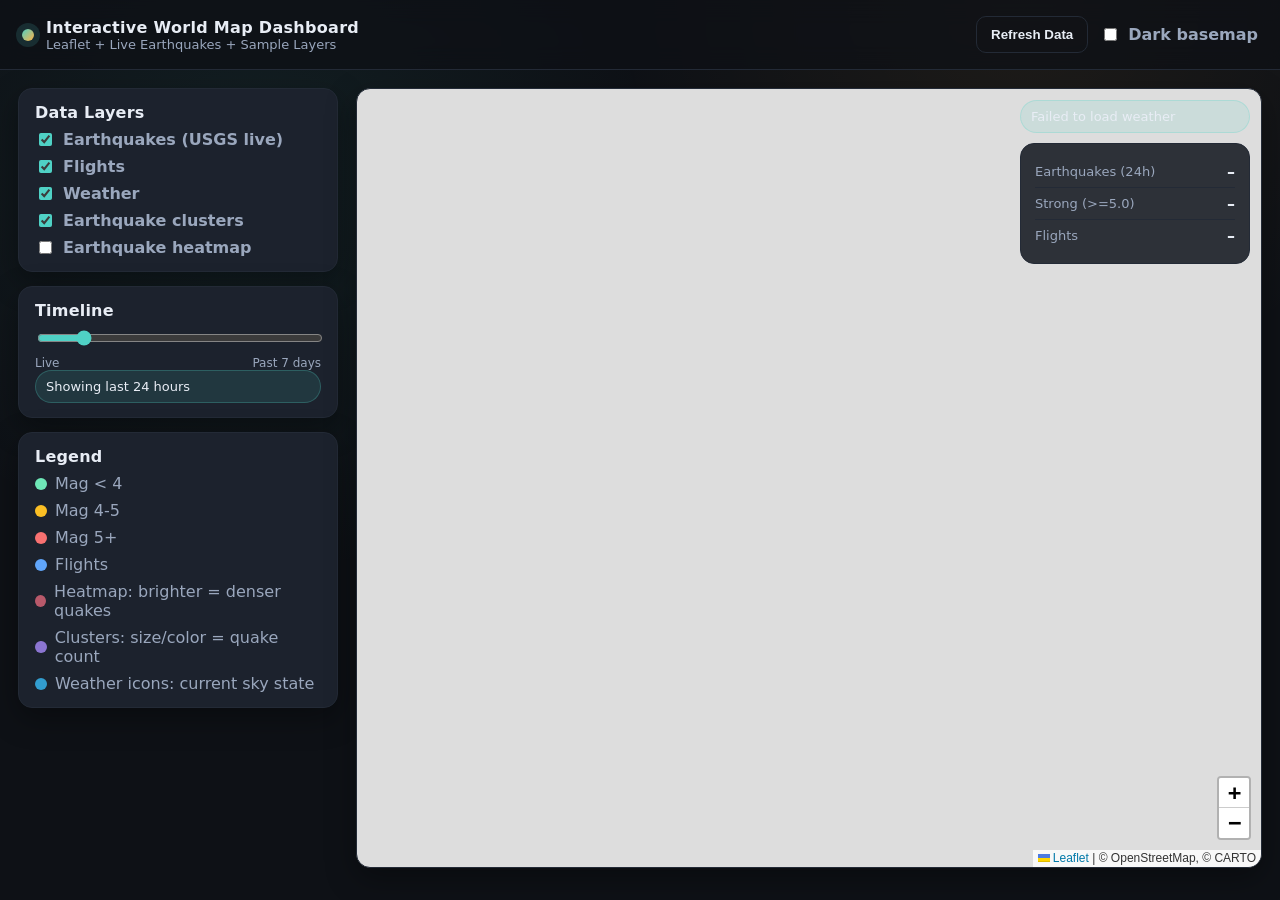
==== commit fe7c3071: "Revert "Polish UI: new font, accordions, autoplay progress, layer pill, locate, scale" This reverts " ====
--- a/index.html
+++ b/index.html
@@ -4,9 +4,6 @@
   <meta charset="UTF-8" />
   <meta name="viewport" content="width=device-width, initial-scale=1.0" />
   <title>Interactive World Map Dashboard</title>
-  <link rel="preconnect" href="https://fonts.googleapis.com">
-  <link rel="preconnect" href="https://fonts.gstatic.com" crossorigin>
-  <link href="https://fonts.googleapis.com/css2?family=Space+Grotesk:wght@400;500;600;700&display=swap" rel="stylesheet">
   <link rel="stylesheet" href="vendor/leaflet/leaflet.css" />
   <link rel="stylesheet" href="styles.css" />
   <link rel="stylesheet" href="vendor/leaflet/plugins/markercluster/MarkerCluster.css" />
@@ -18,12 +15,11 @@
       <span class="dot"></span>
       <div>
         <div class="title">Interactive World Map Dashboard</div>
-        <div class="subtitle">Leaflet + Live Earthquakes + Live Layers</div>
+        <div class="subtitle">Leaflet + Live Earthquakes + Sample Layers</div>
       </div>
     </div>
     <div class="actions">
       <button id="btn-refresh" class="ghost">Refresh Data</button>
-      <button id="btn-locate" class="ghost">Locate Me</button>
       <label class="toggle">
         <input type="checkbox" id="dark-mode" />
         <span>Dark basemap</span>
@@ -33,8 +29,8 @@
 
   <main class="layout">
     <section class="controls">
-      <details open class="card">
-        <summary>Data Layers</summary>
+      <div class="card">
+        <h2>Data Layers</h2>
         <div class="control-grid">
           <label class="toggle">
             <input type="checkbox" id="layer-earthquakes" checked />
@@ -57,23 +53,22 @@
             <span>Earthquake heatmap</span>
           </label>
         </div>
-      </details>
+      </div>
 
-      <details open class="card">
-        <summary>Timeline</summary>
+      <div class="card">
+        <h2>Timeline</h2>
         <div class="slider-row">
           <input type="range" id="timeline" min="0" max="7" value="1" />
           <div class="slider-labels">
             <span>Live</span>
             <span>Past 7 days</span>
           </div>
-          <div class="timeline-progress"><div id="timeline-progress-fill"></div></div>
         </div>
         <div class="pill" id="timeline-label">Showing last 24 hours</div>
-      </details>
+      </div>
 
-      <details open class="card">
-        <summary>Legend</summary>
+      <div class="card">
+        <h2>Legend</h2>
         <ul class="legend">
           <li><span class="legend-dot mag-low"></span> Mag &lt; 4</li>
           <li><span class="legend-dot mag-mid"></span> Mag 4-5</li>
@@ -83,15 +78,13 @@
           <li><span class="legend-dot cluster"></span> Clusters: size/color = quake count</li>
           <li><span class="legend-dot weather"></span> Weather icons: current sky state</li>
         </ul>
-      </details>
+      </div>
     </section>
 
     <section class="map-panel">
       <div id="map"></div>
       <div class="floating-cards">
         <div class="pill" id="status">Loading data…</div>
-        <div class="pill" id="last-updated">Updated: —</div>
-        <div class="pill layer-pill" id="layer-pill">Layers: EQ ● Cluster ● Heat ✕ Flights ● Weather ●</div>
         <div class="info-card" id="stats">
           <div class="stat">
             <div class="stat-label">Earthquakes (24h)</div>
--- a/styles.css
+++ b/styles.css
@@ -9,17 +9,15 @@
   --border: #232a36;
   --shadow: 0 10px 30px rgba(0, 0, 0, 0.35);
   --radius: 14px;
-  --font: "Space Grotesk", "Inter", system-ui, -apple-system, sans-serif;
+  --font: "Manrope", "Inter", system-ui, -apple-system, sans-serif;
 }
 
 * { box-sizing: border-box; }
 body {
   margin: 0;
   font-family: var(--font);
-  background:
-    radial-gradient(circle at 20% 20%, rgba(79, 209, 197, 0.08), transparent 32%),
+  background: radial-gradient(circle at 20% 20%, rgba(79, 209, 197, 0.08), transparent 32%),
     radial-gradient(circle at 80% 0%, rgba(255, 179, 71, 0.07), transparent 30%),
-    linear-gradient(135deg, #0b1220 0%, #0f172a 35%, #0b0f1c 70%),
     var(--bg);
   color: var(--text);
   min-height: 100vh;
@@ -78,13 +76,6 @@
 }
 
 .controls { display: flex; flex-direction: column; gap: 14px; }
-.controls details summary {
-  font-weight: 700;
-  cursor: pointer;
-  list-style: none;
-  outline: none;
-}
-.controls details summary::-webkit-details-marker { display: none; }
 .card {
   background: var(--card);
   border: 1px solid var(--border);
@@ -147,25 +138,6 @@
   filter: drop-shadow(0 2px 6px rgba(0,0,0,0.35));
 }
 
-.timeline-progress {
-  width: 100%;
-  height: 6px;
-  background: #1f2937;
-  border-radius: 999px;
-  overflow: hidden;
-  border: 1px solid var(--border);
-}
-#timeline-progress-fill {
-  width: 0%;
-  height: 100%;
-  background: linear-gradient(90deg, var(--accent), var(--accent-2));
-  transition: width 0.3s ease;
-}
-
-.layer-pill { text-transform: uppercase; letter-spacing: 0.6px; font-size: 11px; }
-
-.floating-cards .pill { backdrop-filter: blur(10px); }
-
 .floating-cards {
   position: absolute;
   top: 12px;
@@ -199,6 +171,6 @@
 @media (max-width: 900px) {
   .layout { grid-template-columns: 1fr; }
   #map { height: 70vh; }
-  .controls { flex-direction: column; }
-  .card, details.card { min-width: unset; }
+  .controls { flex-direction: row; overflow-x: auto; }
+  .card { min-width: 260px; }
 }
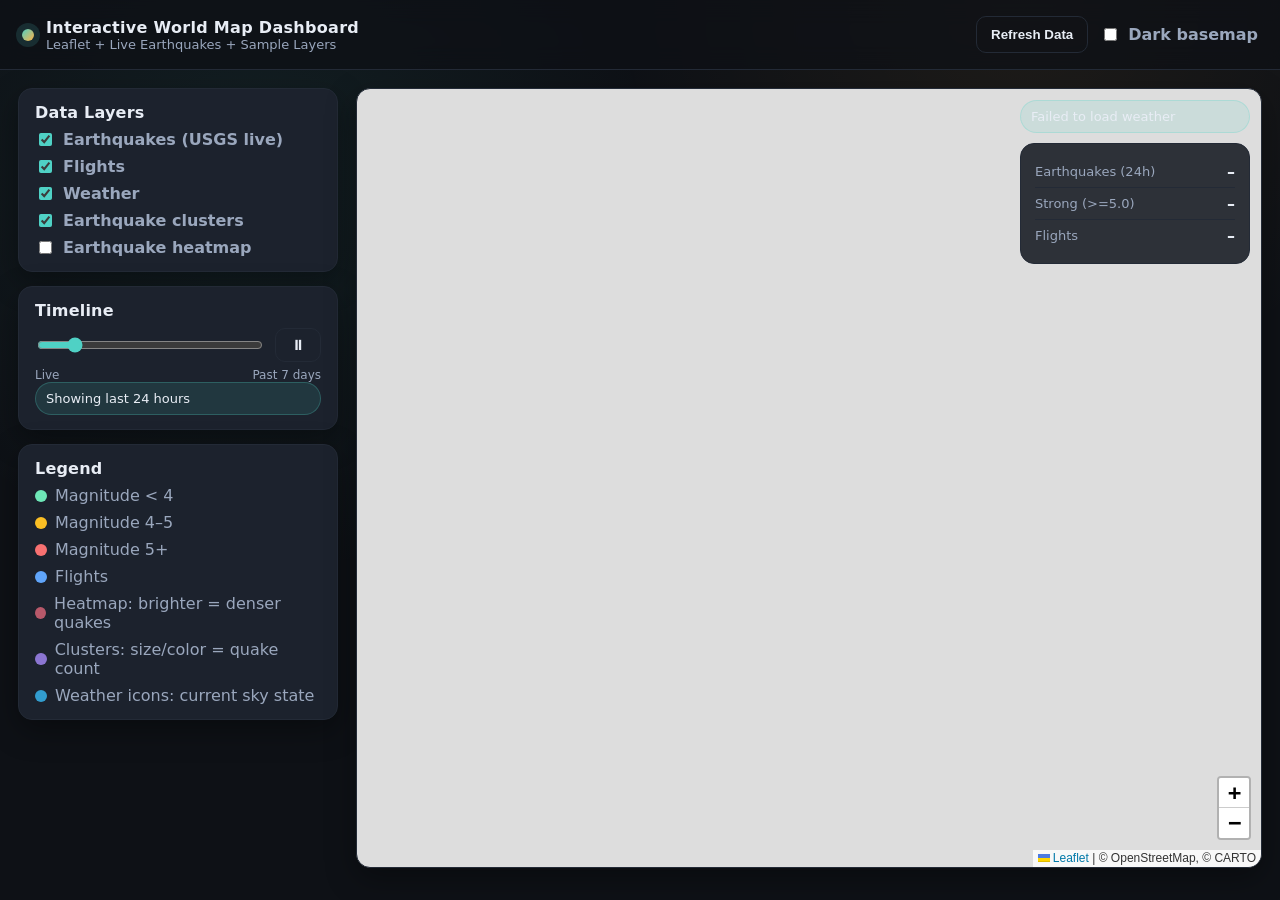
==== commit 976cb3bd: "Add inline play/pause control for timeline autoplay" ====
--- a/index.html
+++ b/index.html
@@ -59,10 +59,11 @@
         <h2>Timeline</h2>
         <div class="slider-row">
           <input type="range" id="timeline" min="0" max="7" value="1" />
-          <div class="slider-labels">
-            <span>Live</span>
-            <span>Past 7 days</span>
-          </div>
+          <button id="timeline-toggle" class="ghost" aria-pressed="true" title="Toggle timeline autoplay">⏸</button>
+        </div>
+        <div class="slider-labels">
+          <span>Live</span>
+          <span>Past 7 days</span>
         </div>
         <div class="pill" id="timeline-label">Showing last 24 hours</div>
       </div>
@@ -70,9 +71,9 @@
       <div class="card">
         <h2>Legend</h2>
         <ul class="legend">
-          <li><span class="legend-dot mag-low"></span> Mag &lt; 4</li>
-          <li><span class="legend-dot mag-mid"></span> Mag 4-5</li>
-          <li><span class="legend-dot mag-high"></span> Mag 5+</li>
+          <li><span class="legend-dot mag-low"></span> Magnitude &lt; 4</li>
+          <li><span class="legend-dot mag-mid"></span> Magnitude 4–5</li>
+          <li><span class="legend-dot mag-high"></span> Magnitude 5+</li>
           <li><span class="legend-dot flights"></span> Flights</li>
           <li><span class="legend-dot heat"></span> Heatmap: brighter = denser quakes</li>
           <li><span class="legend-dot cluster"></span> Clusters: size/color = quake count</li>
--- a/styles.css
+++ b/styles.css
@@ -99,11 +99,10 @@
 .toggle input { accent-color: var(--accent); cursor: pointer; }
 
 .slider-row { display: flex; flex-direction: column; gap: 8px; }
-.slider-row input[type="range"] {
-  width: 100%;
-  accent-color: var(--accent);
-}
-.slider-labels { display: flex; justify-content: space-between; color: var(--muted); font-size: 12px; }
+.slider-row { flex-direction: row; align-items: center; gap: 10px; }
+.slider-row input[type="range"] { flex: 1; accent-color: var(--accent); }
+.slider-row button { padding: 8px 12px; font-size: 14px; min-width: 46px; }
+.slider-labels { display: flex; justify-content: space-between; color: var(--muted); font-size: 12px; margin-top: 6px; }
 
 .legend { list-style: none; padding: 0; margin: 0; display: grid; gap: 8px; }
 .legend li { display: flex; align-items: center; gap: 8px; color: var(--muted); }
